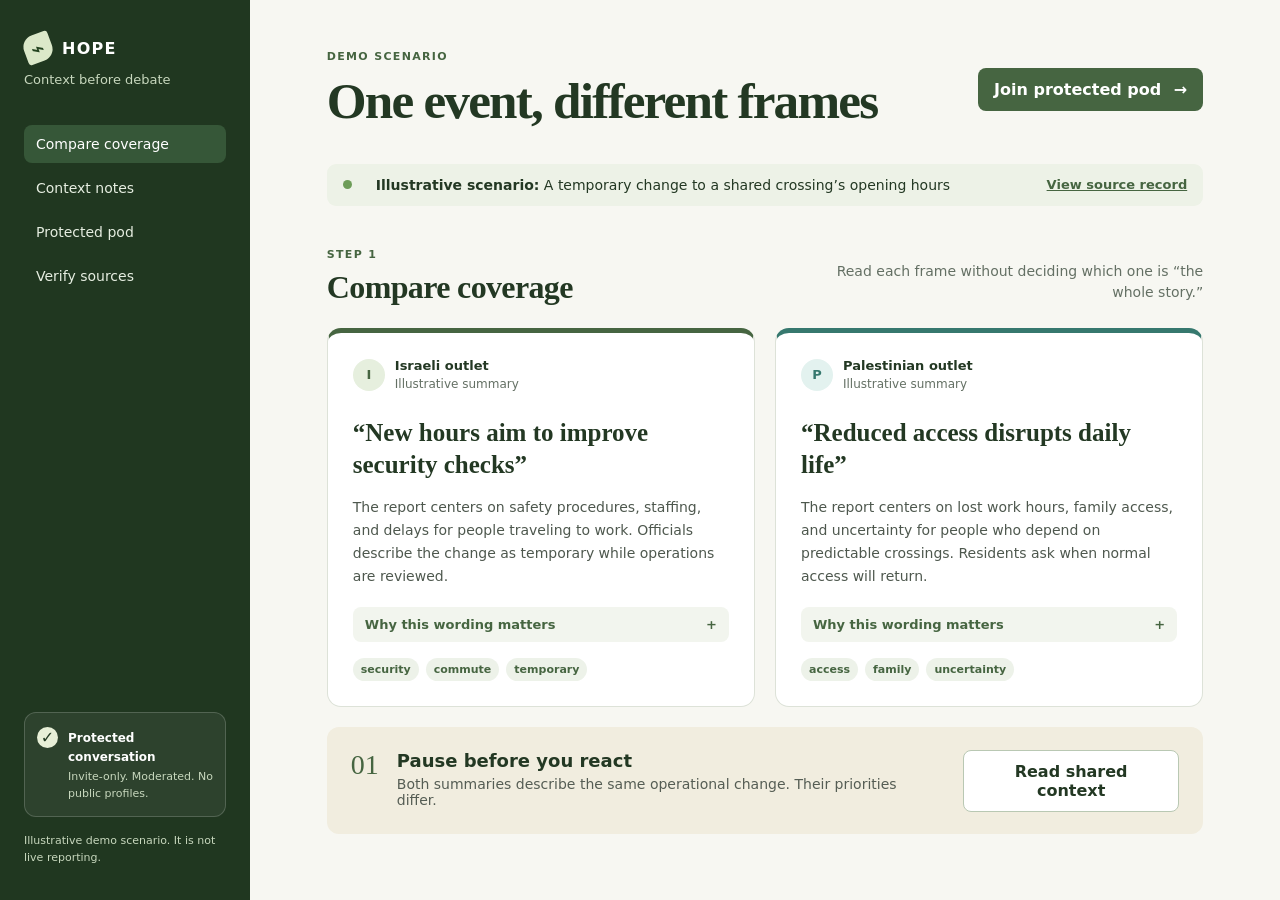
==== index.html @ cb6246fc "Deploy Hope MVP static site Public deploy target for GitHub Pages. Source of truth lives in the priv" ====
<!doctype html>
<html lang="en">
  <head>
    <meta charset="UTF-8" />
    <meta name="viewport" content="width=device-width, initial-scale=1.0" />
    <title>Hope | Context before debate</title>
    <link rel="stylesheet" href="styles.css" />
  </head>
  <body>
    <div class="app-shell">
      <aside class="sidebar">
        <a class="brand" href="#top" aria-label="Hope home">
          <span class="leaf" aria-hidden="true">⌁</span>
          <span>HOPE</span>
        </a>
        <p class="product-line">Context before debate</p>

        <nav aria-label="Product sections">
          <button class="nav-item active" data-view="compare">Compare coverage</button>
          <button class="nav-item" data-view="context">Context notes</button>
          <button class="nav-item" data-view="pod">Protected pod</button>
          <button class="nav-item" data-view="verify">Verify sources</button>
        </nav>

        <div class="safety-card">
          <span class="shield" aria-hidden="true">✓</span>
          <div>
            <strong>Protected conversation</strong>
            <p>Invite-only. Moderated. No public profiles.</p>
          </div>
        </div>
        <p class="demo-note">Illustrative demo scenario. It is not live reporting.</p>
      </aside>

      <main id="top">
        <header class="topbar">
          <div>
            <p class="eyebrow">DEMO SCENARIO</p>
            <h1>One event, different frames</h1>
          </div>
          <button id="startPod" class="primary-button">Join protected pod <span>→</span></button>
        </header>

        <section class="scenario-bar" aria-label="Scenario summary">
          <span class="status-dot"></span>
          <span><strong>Illustrative scenario:</strong> A temporary change to a shared crossing’s opening hours</span>
          <button id="showSources" class="text-button">View source record</button>
        </section>

        <section id="compare" class="view active-view">
          <div class="section-heading">
            <div>
              <p class="eyebrow">STEP 1</p>
              <h2>Compare coverage</h2>
            </div>
            <p>Read each frame without deciding which one is “the whole story.”</p>
          </div>

          <div class="coverage-grid">
            <article class="coverage-card israeli">
              <div class="source-header"><span class="source-mark">I</span><div><p>Israeli outlet</p><span>Illustrative summary</span></div></div>
              <h3>“New hours aim to improve security checks”</h3>
              <p>The report centers on safety procedures, staffing, and delays for people traveling to work. Officials describe the change as temporary while operations are reviewed.</p>
              <button class="context-trigger" data-context="security">Why this wording matters <span>+</span></button>
              <div class="frame-tags"><span>security</span><span>commute</span><span>temporary</span></div>
            </article>

            <article class="coverage-card palestinian">
              <div class="source-header"><span class="source-mark">P</span><div><p>Palestinian outlet</p><span>Illustrative summary</span></div></div>
              <h3>“Reduced access disrupts daily life”</h3>
              <p>The report centers on lost work hours, family access, and uncertainty for people who depend on predictable crossings. Residents ask when normal access will return.</p>
              <button class="context-trigger" data-context="access">Why this wording matters <span>+</span></button>
              <div class="frame-tags"><span>access</span><span>family</span><span>uncertainty</span></div>
            </article>
          </div>

          <div class="reflection-panel">
            <div><span class="step-number">01</span><h3>Pause before you react</h3><p>Both summaries describe the same operational change. Their priorities differ.</p></div>
            <button id="openContext" class="secondary-button">Read shared context</button>
          </div>
        </section>

        <section id="context" class="view">
          <div class="section-heading"><div><p class="eyebrow">STEP 2</p><h2>Context notes</h2></div><p>Context adds information. It does not tell participants what to believe.</p></div>
          <div class="context-layout">
            <article class="context-card">
              <span class="context-label">SHARED CONTEXT</span>
              <h3>Different lived stakes can be true at the same time</h3>
              <p>A temporary operational measure may feel like a safety response to one audience and an immediate loss of mobility to another. The experience depends on who travels, who waits, and what alternatives are available.</p>
              <dl>
                <div><dt>What to ask</dt><dd>Who is affected, for how long, and what information would reduce uncertainty?</dd></div>
                <div><dt>What to avoid</dt><dd>Turning one headline into a claim about an entire community’s motives.</dd></div>
              </dl>
            </article>
            <article class="citation-card">
              <p class="eyebrow">SOURCE RECORD</p>

              <ul>
                <li>Israeli outlet summary — illustrative, not live reporting.</li>
                <li>Palestinian outlet summary — illustrative, not live reporting.</li>
                <li>Operational notice describing the change as temporary.</li>
              </ul>
              <button class="secondary-button" data-view-link="verify">Open the source record</button>
            </article>
          </div>
        </section>

        <section id="pod" class="view">
          <div class="section-heading"><div><p class="eyebrow">STEP 3</p><h2>Protected pod</h2></div><p>Invite-only and moderated. Questions are welcome; group blame is not.</p></div>
          <div class="pod-layout">
            <article class="pod-card">
              <div class="pod-header">
                <div><h3>Crossing hours · 6 participants</h3><p>Moderated by a trained volunteer</p></div>
                <span class="live-tag">LIVE</span>
              </div>

              <div class="messages" id="messages">
                <div class="message moderator"><span class="avatar gold">M</span><div><strong>Moderator</strong><p>Welcome. Ask about the situation, not about each other. Reports go to a human reviewer.</p></div></div>
                <div class="message other"><span class="avatar">A</span><div><strong>Participant A</strong><p>My commute doubled this week. Does anyone know how long “temporary” is meant to be?</p></div></div>
                <div class="message other"><span class="avatar teal">B</span><div><strong>Participant B</strong><p>The notice I saw didn’t give an end date. That uncertainty is the hardest part.</p></div></div>
              </div>

              <form class="message-form" id="messageForm">
                <label class="sr-only" for="messageInput">Message</label>
                <input id="messageInput" type="text" autocomplete="off" placeholder="Ask a specific question about the scenario" />
                <button class="primary-button" type="submit">Send</button>
              </form>
              <p class="form-hint" id="messageHint">Sent to this protected pod. A moderator can review any report.</p>
            </article>

            <aside class="guidelines-card">
              <h3>Pod guidelines</h3>
              <ol>
                <li>Ask about the event, not about a group.</li>
                <li>Say what you don’t know.</li>
                <li>Cite the source record when you make a claim.</li>
                <li>Report anything that targets a person or a people.</li>
              </ol>
              <button id="reportButton" class="report-button" type="button">Report a message</button>
            </aside>
          </div>
        </section>

        <section id="verify" class="view">
          <div class="section-heading"><div><p class="eyebrow">STEP 4</p><h2>Verify sources</h2></div><p>Every claim in the scenario carries its own status, openly.</p></div>
          <article class="ledger-card">
            <div class="ledger-row ledger-header"><span>Claim</span><span>Basis</span><span>Status</span></div>
            <div class="ledger-row"><span>Opening hours changed this week</span><span>Published operational notice</span><span class="verified">Verified</span></div>
            <div class="ledger-row"><span>The change is temporary</span><span>Officials quoted in both summaries</span><span class="review">In review</span></div>
            <div class="ledger-row"><span>Commute times roughly doubled</span><span>Participant accounts in the pod</span><span class="review">In review</span></div>
            <div class="ledger-row"><span>An end date has been announced</span><span>No supporting source found</span><span class="review">Unsupported</span></div>
          </article>
          <div class="verification-footer">
            <button id="markChecked" class="secondary-button" type="button">Mark scenario reviewed</button>
            <p>Status can change. Re-checking a claim is normal, not an admission of failure.</p>
          </div>
        </section>
      </main>
    </div>

    <div class="toast" id="toast" role="status" aria-live="polite"></div>
    <script src="app.js"></script>
  </body>
</html>
---- styles.css ----
:root { --ink:#233823; --muted:#647064; --paper:#f7f7f2; --line:#dde2d8; --moss:#466541; --sage:#dfe9d8; --cream:#f1eddf; --teal:#36786e; --gold:#a7792f; --danger:#a34c3d; }
* { box-sizing:border-box; }
body { margin:0; background:var(--paper); color:var(--ink); font-family:Inter, ui-sans-serif, system-ui, -apple-system, BlinkMacSystemFont, "Segoe UI", sans-serif; }
button, input { font:inherit; }
button { cursor:pointer; }
.app-shell { min-height:100vh; display:grid; grid-template-columns:250px minmax(0,1fr); }
.sidebar { background:#203720; color:white; padding:34px 24px; display:flex; flex-direction:column; position:sticky; top:0; height:100vh; }
.brand { color:#fff; text-decoration:none; font-weight:800; letter-spacing:.08em; display:flex; align-items:center; gap:10px; }
.leaf { width:28px; height:28px; display:grid; place-items:center; border-radius:12px 3px 12px 3px; background:#dbe8c9; color:#244421; font-size:22px; transform:rotate(-20deg); }
.product-line { color:#c7d7bd; font-size:13px; margin:10px 0 38px; }
nav { display:grid; gap:6px; }
.nav-item { color:#e6eee1; text-align:left; border:0; background:transparent; padding:11px 12px; border-radius:8px; font-size:14px; }
.nav-item:hover, .nav-item.active { background:#365738; color:white; }
.safety-card { margin-top:auto; display:flex; gap:10px; padding:14px 12px; border:1px solid rgba(255,255,255,.18); border-radius:12px; background:rgba(255,255,255,.06); }
.safety-card strong { font-size:12px; } .safety-card p,.demo-note { color:#c7d7bd; font-size:11px; line-height:1.5; margin:4px 0 0; }
.shield { color:#213821; background:#e7efd7; border-radius:50%; width:21px; height:21px; display:grid; place-items:center; font-weight:bold; flex:0 0 auto; }.demo-note { margin-top:16px; }
main { padding:40px clamp(24px,6vw,88px) 56px; max-width:1550px; width:100%; margin:auto; }
.topbar,.section-heading,.scenario-bar,.reflection-panel,.pod-header,.verification-footer { display:flex; align-items:center; justify-content:space-between; gap:24px; }
.eyebrow { color:var(--moss); font-size:11px; font-weight:800; letter-spacing:.12em; margin:0 0 8px; }
h1,h2,h3,p { margin-top:0; } h1 { font-family:Georgia,serif; font-size:clamp(32px,4vw,52px); letter-spacing:-.035em; margin-bottom:0; } h2 { font-family:Georgia,serif; font-size:32px; letter-spacing:-.02em; margin:0; } h3 { font-size:18px; line-height:1.3; }
.primary-button,.secondary-button,.report-button,.text-button,.context-trigger { border-radius:8px; border:0; font-weight:700; }
.primary-button { background:var(--moss); color:white; padding:12px 16px; }.primary-button:hover { background:#304d2e; }.primary-button span { margin-left:7px; }
.secondary-button { border:1px solid #b9c8b3; background:white; color:var(--ink); padding:11px 14px; }.secondary-button:hover { background:#eff5e9; }
.scenario-bar { background:#edf2e7; padding:13px 16px; border-radius:9px; font-size:14px; margin:34px 0 42px; }.status-dot { width:9px; height:9px; border-radius:50%; background:#6d9d58; }.text-button { margin-left:auto; padding:0; color:var(--moss); background:transparent; text-decoration:underline; font-size:13px; }
.section-heading { align-items:end; margin-bottom:22px; }.section-heading > p { color:var(--muted); max-width:410px; text-align:right; margin-bottom:3px; font-size:14px; line-height:1.5; }
.view { display:none; }.view.active-view { display:block; }
.coverage-grid { display:grid; grid-template-columns:1fr 1fr; gap:20px; }.coverage-card { min-height:295px; background:white; border:1px solid var(--line); border-top:5px solid var(--moss); border-radius:14px; padding:25px; }.coverage-card.palestinian { border-top-color:var(--teal); }
.source-header { display:flex; align-items:center; gap:10px; margin-bottom:25px; }.source-mark { width:32px; height:32px; display:grid; place-items:center; border-radius:50%; background:#e6efde; color:var(--moss); font-size:13px; font-weight:800; }.palestinian .source-mark { color:var(--teal); background:#e3f2ef; }.source-header p { margin:0; font-weight:700; font-size:13px; }.source-header span:not(.source-mark) { font-size:12px; color:var(--muted); }
.coverage-card h3 { font-family:Georgia,serif; font-size:25px; margin-bottom:14px; }.coverage-card > p { color:#4e584e; line-height:1.65; font-size:14px; }.context-trigger { width:100%; background:#f2f5ee; color:var(--moss); display:flex; justify-content:space-between; padding:10px 12px; margin:19px 0 16px; font-size:13px; }.frame-tags { display:flex; gap:7px; flex-wrap:wrap; }.frame-tags span,.live-tag { border-radius:999px; background:#edf2e9; color:var(--moss); padding:5px 8px; font-size:11px; font-weight:700; }
.reflection-panel { margin-top:20px; padding:22px 24px; background:var(--cream); border-radius:12px; }.reflection-panel > div { display:grid; grid-template-columns:36px auto; column-gap:10px; }.reflection-panel h3,.reflection-panel p { margin-bottom:4px; }.reflection-panel p { color:#555d54; font-size:14px; }.step-number { grid-row:span 2; font-family:Georgia,serif; font-size:28px; color:var(--moss); }
.context-layout,.pod-layout { display:grid; grid-template-columns:1.45fr .8fr; gap:20px; }.context-card,.citation-card,.pod-card,.guidelines-card,.ledger-card { background:white; border:1px solid var(--line); border-radius:14px; padding:28px; }.context-label { color:var(--moss); font-size:11px; font-weight:800; letter-spacing:.1em; }.context-card h3 { font-family:Georgia,serif; font-size:28px; margin:15px 0; }.context-card > p { color:#4e584e; line-height:1.7; }.context-card dl { margin:26px 0 0; }.context-card dl div { padding:14px 0; border-top:1px solid var(--line); }.context-card dt { font-size:12px; color:var(--moss); font-weight:800; text-transform:uppercase; letter-spacing:.08em; }.context-card dd { margin:6px 0 0; color:#4e584e; line-height:1.5; }.citation-card li { color:#4e584e; line-height:1.55; margin:10px 0; font-size:14px; }.citation-card .secondary-button { margin-top:14px; width:100%; }
.pod-header { align-items:start; border-bottom:1px solid var(--line); padding-bottom:18px; }.pod-header h3 { margin-bottom:5px; }.pod-header p { color:var(--muted); font-size:13px; margin:0; }.live-tag { background:#eaf3e5; white-space:nowrap; }.messages { display:grid; gap:16px; padding:22px 0; }.message { display:flex; align-items:start; gap:10px; }.avatar { width:29px; height:29px; display:grid; place-items:center; background:#e6efde; color:var(--moss); border-radius:50%; font-size:12px; font-weight:800; flex:0 0 auto; }.avatar.teal { background:#e3f2ef; color:var(--teal); }.avatar.gold { background:#f5ebd6; color:var(--gold); }.message strong { font-size:12px; }.message p { background:#f2f5ef; border-radius:4px 12px 12px 12px; padding:10px 12px; margin:4px 0 0; font-size:14px; line-height:1.5; }.message.moderator p { background:#fcf7ec; }.message-form { display:flex; gap:10px; }.message-form input { min-width:0; flex:1; padding:11px 12px; border:1px solid #bec8ba; border-radius:8px; }.form-hint { color:var(--muted); font-size:11px; margin:10px 0 0; }.guidelines-card { background:#f3f7ef; }.guidelines-card h3 { font-family:Georgia,serif; font-size:24px; }.guidelines-card ol { padding-left:20px; color:#4e584e; line-height:1.65; font-size:14px; }.report-button { width:100%; padding:11px; color:var(--danger); border:1px solid #d7aca5; background:white; margin-top:15px; }
.ledger-card { padding:0; overflow:hidden; }.ledger-row { display:grid; grid-template-columns:1.2fr 1.15fr .6fr; gap:18px; padding:18px 22px; border-bottom:1px solid var(--line); color:#485349; font-size:14px; line-height:1.45; }.ledger-row:last-child { border-bottom:0; }.ledger-header { background:#eff4eb; color:var(--moss); text-transform:uppercase; font-weight:800; font-size:11px; letter-spacing:.08em; }.verified,.review { justify-self:start; padding:4px 8px; border-radius:999px; font-weight:700; font-size:11px; }.verified { background:#e3f0dd; color:#3f7037; }.review { background:#fff0d8; color:#8a5a20; }.verification-footer { margin-top:20px; padding:17px 20px; background:var(--cream); border-radius:12px; }.verification-footer p { color:var(--muted); margin:5px 0 0; font-size:13px; }
.toast { position:fixed; bottom:24px; right:24px; max-width:360px; opacity:0; transform:translateY(10px); pointer-events:none; transition:.2s ease; background:#243a23; color:white; padding:14px 16px; border-radius:9px; box-shadow:0 8px 25px rgba(0,0,0,.2); font-size:14px; }.toast.show { opacity:1; transform:none; }.sr-only { position:absolute; width:1px; height:1px; overflow:hidden; clip:rect(0,0,0,0); }
@media (max-width:900px) { .app-shell { grid-template-columns:1fr; }.sidebar { position:relative; height:auto; padding:20px; }.sidebar nav { grid-template-columns:repeat(2,1fr); }.safety-card,.demo-note { display:none; } main { padding:28px 22px 44px; }.coverage-grid,.context-layout,.pod-layout { grid-template-columns:1fr; }.section-heading { align-items:start; flex-direction:column; }.section-heading > p { text-align:left; }.ledger-row { grid-template-columns:1fr; gap:6px; }.ledger-header { display:none; } }
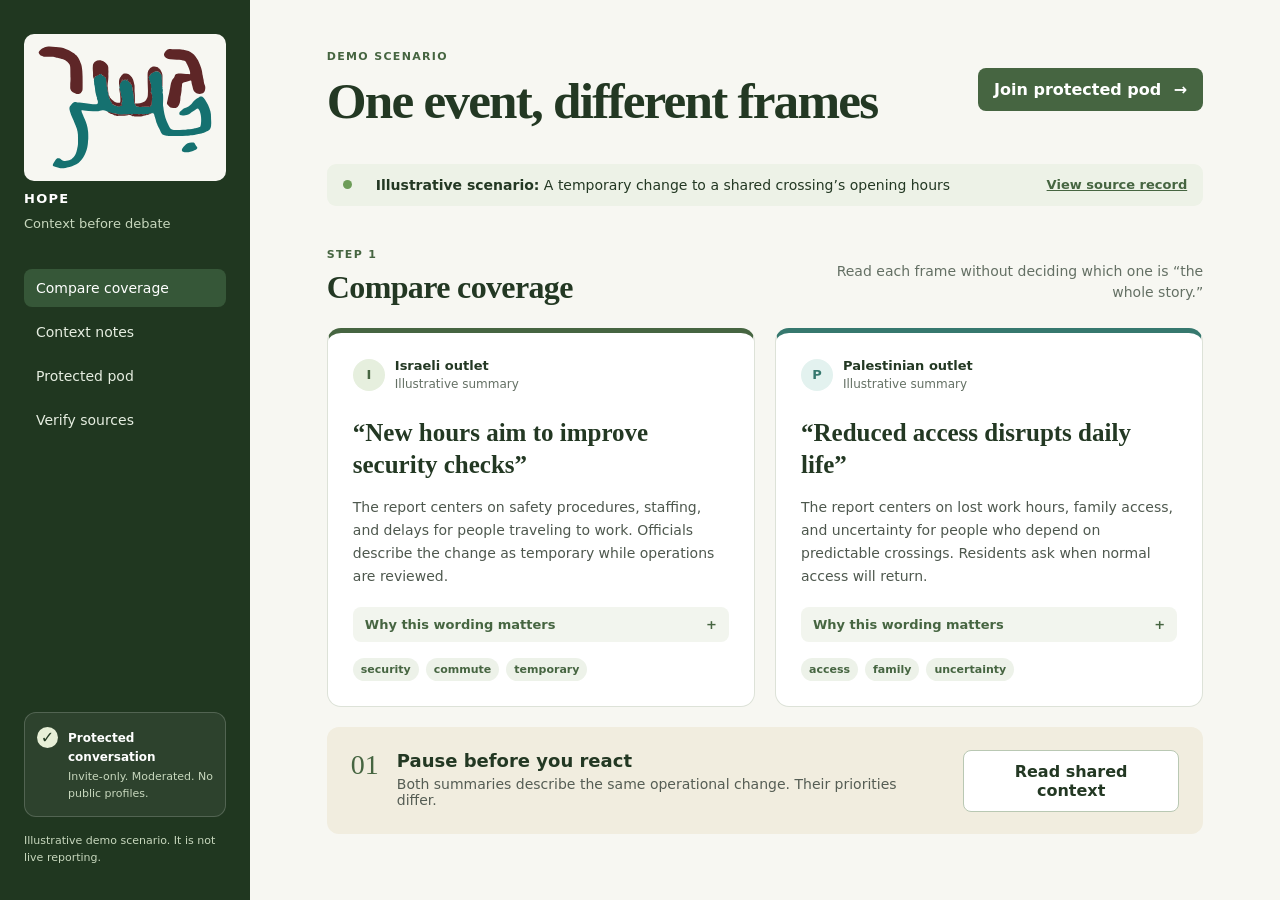
==== commit 1423ede8: "Sync bilingual wordmark logo Co-Authored-By: Claude Opus 5 (1M context) <noreply@anthropic.com>" ====
--- a/index.html
+++ b/index.html
@@ -4,14 +4,15 @@
     <meta charset="UTF-8" />
     <meta name="viewport" content="width=device-width, initial-scale=1.0" />
     <title>Hope | Context before debate</title>
+    <link rel="icon" href="logos/wordmark.svg" type="image/svg+xml" />
     <link rel="stylesheet" href="styles.css" />
   </head>
   <body>
     <div class="app-shell">
       <aside class="sidebar">
         <a class="brand" href="#top" aria-label="Hope home">
-          <span class="leaf" aria-hidden="true">⌁</span>
-          <span>HOPE</span>
+          <span class="brand-plate"><img src="logos/wordmark.svg" alt="جسر · גשר" /></span>
+          <span class="brand-name">HOPE</span>
         </a>
         <p class="product-line">Context before debate</p>
 
--- a/styles.css
+++ b/styles.css
@@ -5,8 +5,11 @@
 button { cursor:pointer; }
 .app-shell { min-height:100vh; display:grid; grid-template-columns:250px minmax(0,1fr); }
 .sidebar { background:#203720; color:white; padding:34px 24px; display:flex; flex-direction:column; position:sticky; top:0; height:100vh; }
-.brand { color:#fff; text-decoration:none; font-weight:800; letter-spacing:.08em; display:flex; align-items:center; gap:10px; }
-.leaf { width:28px; height:28px; display:grid; place-items:center; border-radius:12px 3px 12px 3px; background:#dbe8c9; color:#244421; font-size:22px; transform:rotate(-20deg); }
+.brand { color:#fff; text-decoration:none; font-weight:800; letter-spacing:.08em; display:flex; flex-direction:column; align-items:stretch; gap:10px; }
+/* The mark is two dark inks; on the dark sidebar it needs its own light ground. */
+.brand-plate { background:#f7f7f2; border-radius:10px; padding:11px 13px; }
+.brand-plate img { display:block; width:100%; height:auto; }
+.brand-name { font-size:13px; }
 .product-line { color:#c7d7bd; font-size:13px; margin:10px 0 38px; }
 nav { display:grid; gap:6px; }
 .nav-item { color:#e6eee1; text-align:left; border:0; background:transparent; padding:11px 12px; border-radius:8px; font-size:14px; }
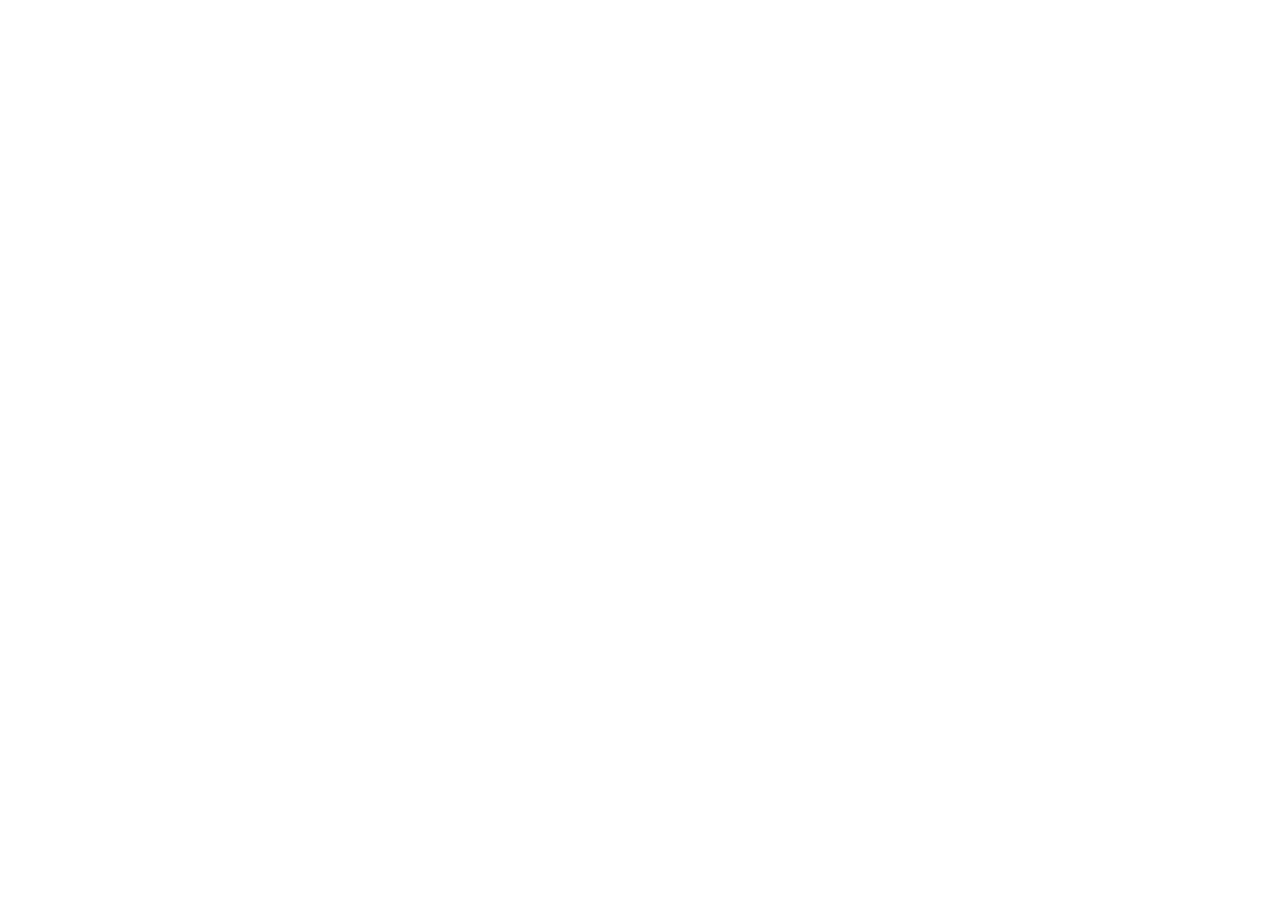
==== commit 96866867: "Deploy the Jisir / Gesher build Replaces the hand-written Hope demo with Vite output from hope-mvp, " ====
--- a/index.html
+++ b/index.html
@@ -3,163 +3,21 @@
   <head>
     <meta charset="UTF-8" />
     <meta name="viewport" content="width=device-width, initial-scale=1.0" />
-    <title>Hope | Context before debate</title>
-    <link rel="icon" href="logos/wordmark.svg" type="image/svg+xml" />
-    <link rel="stylesheet" href="styles.css" />
+    <title>Jisir / Gesher — Contextual Cross-Border Discourse</title>
+    <meta name="description" content="A digital editorial and dialogue platform bridging Israeli and Palestinian news, context, language, and verification." />
+    <meta property="og:title" content="Jisir / Gesher — Contextual Cross-Border Discourse" />
+    <meta property="og:description" content="Parallel news, contextual knowledge, safe moderated dialogue, and verified claims across Israeli and Palestinian perspectives." />
+    <meta property="og:type" content="website" />
+    <meta name="twitter:card" content="summary_large_image" />
+    <!-- Google Fonts for Editorial Elegance & Multilingual Typography -->
+    <link rel="preconnect" href="https://fonts.googleapis.com" />
+    <link rel="preconnect" href="https://fonts.gstatic.com" crossorigin />
+    <link href="https://fonts.googleapis.com/css2?family=Amiri:ital,wght@0,400;0,700;1,400&family=Frank+Ruhl+Libre:wght@400;500;700;900&family=Newsreader:ital,opsz,wght@0,6..72,300..800;1,6..72,300..800&family=Plus+Jakarta+Sans:wght@400;500;600;700&display=swap" rel="stylesheet" />
+    <script type="module" crossorigin src="/hope-mvp-site/assets/index-BqeDFJna.js"></script>
+    <link rel="stylesheet" crossorigin href="/hope-mvp-site/assets/index-DtJgFS0J.css">
   </head>
-  <body>
-    <div class="app-shell">
-      <aside class="sidebar">
-        <a class="brand" href="#top" aria-label="Hope home">
-          <span class="brand-plate"><img src="logos/wordmark.svg" alt="جسر · גשר" /></span>
-          <span class="brand-name">HOPE</span>
-        </a>
-        <p class="product-line">Context before debate</p>
-
-        <nav aria-label="Product sections">
-          <button class="nav-item active" data-view="compare">Compare coverage</button>
-          <button class="nav-item" data-view="context">Context notes</button>
-          <button class="nav-item" data-view="pod">Protected pod</button>
-          <button class="nav-item" data-view="verify">Verify sources</button>
-        </nav>
-
-        <div class="safety-card">
-          <span class="shield" aria-hidden="true">✓</span>
-          <div>
-            <strong>Protected conversation</strong>
-            <p>Invite-only. Moderated. No public profiles.</p>
-          </div>
-        </div>
-        <p class="demo-note">Illustrative demo scenario. It is not live reporting.</p>
-      </aside>
-
-      <main id="top">
-        <header class="topbar">
-          <div>
-            <p class="eyebrow">DEMO SCENARIO</p>
-            <h1>One event, different frames</h1>
-          </div>
-          <button id="startPod" class="primary-button">Join protected pod <span>→</span></button>
-        </header>
-
-        <section class="scenario-bar" aria-label="Scenario summary">
-          <span class="status-dot"></span>
-          <span><strong>Illustrative scenario:</strong> A temporary change to a shared crossing’s opening hours</span>
-          <button id="showSources" class="text-button">View source record</button>
-        </section>
-
-        <section id="compare" class="view active-view">
-          <div class="section-heading">
-            <div>
-              <p class="eyebrow">STEP 1</p>
-              <h2>Compare coverage</h2>
-            </div>
-            <p>Read each frame without deciding which one is “the whole story.”</p>
-          </div>
-
-          <div class="coverage-grid">
-            <article class="coverage-card israeli">
-              <div class="source-header"><span class="source-mark">I</span><div><p>Israeli outlet</p><span>Illustrative summary</span></div></div>
-              <h3>“New hours aim to improve security checks”</h3>
-              <p>The report centers on safety procedures, staffing, and delays for people traveling to work. Officials describe the change as temporary while operations are reviewed.</p>
-              <button class="context-trigger" data-context="security">Why this wording matters <span>+</span></button>
-              <div class="frame-tags"><span>security</span><span>commute</span><span>temporary</span></div>
-            </article>
-
-            <article class="coverage-card palestinian">
-              <div class="source-header"><span class="source-mark">P</span><div><p>Palestinian outlet</p><span>Illustrative summary</span></div></div>
-              <h3>“Reduced access disrupts daily life”</h3>
-              <p>The report centers on lost work hours, family access, and uncertainty for people who depend on predictable crossings. Residents ask when normal access will return.</p>
-              <button class="context-trigger" data-context="access">Why this wording matters <span>+</span></button>
-              <div class="frame-tags"><span>access</span><span>family</span><span>uncertainty</span></div>
-            </article>
-          </div>
-
-          <div class="reflection-panel">
-            <div><span class="step-number">01</span><h3>Pause before you react</h3><p>Both summaries describe the same operational change. Their priorities differ.</p></div>
-            <button id="openContext" class="secondary-button">Read shared context</button>
-          </div>
-        </section>
-
-        <section id="context" class="view">
-          <div class="section-heading"><div><p class="eyebrow">STEP 2</p><h2>Context notes</h2></div><p>Context adds information. It does not tell participants what to believe.</p></div>
-          <div class="context-layout">
-            <article class="context-card">
-              <span class="context-label">SHARED CONTEXT</span>
-              <h3>Different lived stakes can be true at the same time</h3>
-              <p>A temporary operational measure may feel like a safety response to one audience and an immediate loss of mobility to another. The experience depends on who travels, who waits, and what alternatives are available.</p>
-              <dl>
-                <div><dt>What to ask</dt><dd>Who is affected, for how long, and what information would reduce uncertainty?</dd></div>
-                <div><dt>What to avoid</dt><dd>Turning one headline into a claim about an entire community’s motives.</dd></div>
-              </dl>
-            </article>
-            <article class="citation-card">
-              <p class="eyebrow">SOURCE RECORD</p>
-
-              <ul>
-                <li>Israeli outlet summary — illustrative, not live reporting.</li>
-                <li>Palestinian outlet summary — illustrative, not live reporting.</li>
-                <li>Operational notice describing the change as temporary.</li>
-              </ul>
-              <button class="secondary-button" data-view-link="verify">Open the source record</button>
-            </article>
-          </div>
-        </section>
-
-        <section id="pod" class="view">
-          <div class="section-heading"><div><p class="eyebrow">STEP 3</p><h2>Protected pod</h2></div><p>Invite-only and moderated. Questions are welcome; group blame is not.</p></div>
-          <div class="pod-layout">
-            <article class="pod-card">
-              <div class="pod-header">
-                <div><h3>Crossing hours · 6 participants</h3><p>Moderated by a trained volunteer</p></div>
-                <span class="live-tag">LIVE</span>
-              </div>
-
-              <div class="messages" id="messages">
-                <div class="message moderator"><span class="avatar gold">M</span><div><strong>Moderator</strong><p>Welcome. Ask about the situation, not about each other. Reports go to a human reviewer.</p></div></div>
-                <div class="message other"><span class="avatar">A</span><div><strong>Participant A</strong><p>My commute doubled this week. Does anyone know how long “temporary” is meant to be?</p></div></div>
-                <div class="message other"><span class="avatar teal">B</span><div><strong>Participant B</strong><p>The notice I saw didn’t give an end date. That uncertainty is the hardest part.</p></div></div>
-              </div>
-
-              <form class="message-form" id="messageForm">
-                <label class="sr-only" for="messageInput">Message</label>
-                <input id="messageInput" type="text" autocomplete="off" placeholder="Ask a specific question about the scenario" />
-                <button class="primary-button" type="submit">Send</button>
-              </form>
-              <p class="form-hint" id="messageHint">Sent to this protected pod. A moderator can review any report.</p>
-            </article>
-
-            <aside class="guidelines-card">
-              <h3>Pod guidelines</h3>
-              <ol>
-                <li>Ask about the event, not about a group.</li>
-                <li>Say what you don’t know.</li>
-                <li>Cite the source record when you make a claim.</li>
-                <li>Report anything that targets a person or a people.</li>
-              </ol>
-              <button id="reportButton" class="report-button" type="button">Report a message</button>
-            </aside>
-          </div>
-        </section>
-
-        <section id="verify" class="view">
-          <div class="section-heading"><div><p class="eyebrow">STEP 4</p><h2>Verify sources</h2></div><p>Every claim in the scenario carries its own status, openly.</p></div>
-          <article class="ledger-card">
-            <div class="ledger-row ledger-header"><span>Claim</span><span>Basis</span><span>Status</span></div>
-            <div class="ledger-row"><span>Opening hours changed this week</span><span>Published operational notice</span><span class="verified">Verified</span></div>
-            <div class="ledger-row"><span>The change is temporary</span><span>Officials quoted in both summaries</span><span class="review">In review</span></div>
-            <div class="ledger-row"><span>Commute times roughly doubled</span><span>Participant accounts in the pod</span><span class="review">In review</span></div>
-            <div class="ledger-row"><span>An end date has been announced</span><span>No supporting source found</span><span class="review">Unsupported</span></div>
-          </article>
-          <div class="verification-footer">
-            <button id="markChecked" class="secondary-button" type="button">Mark scenario reviewed</button>
-            <p>Status can change. Re-checking a claim is normal, not an admission of failure.</p>
-          </div>
-        </section>
-      </main>
-    </div>
-
-    <div class="toast" id="toast" role="status" aria-live="polite"></div>
-    <script src="app.js"></script>
+  <body class="bg-[#FAFAFA] text-[#1A1A1A] antialiased selection:bg-[#701515]/15 selection:text-[#701515]">
+    <div id="root"></div>
   </body>
 </html>
+
